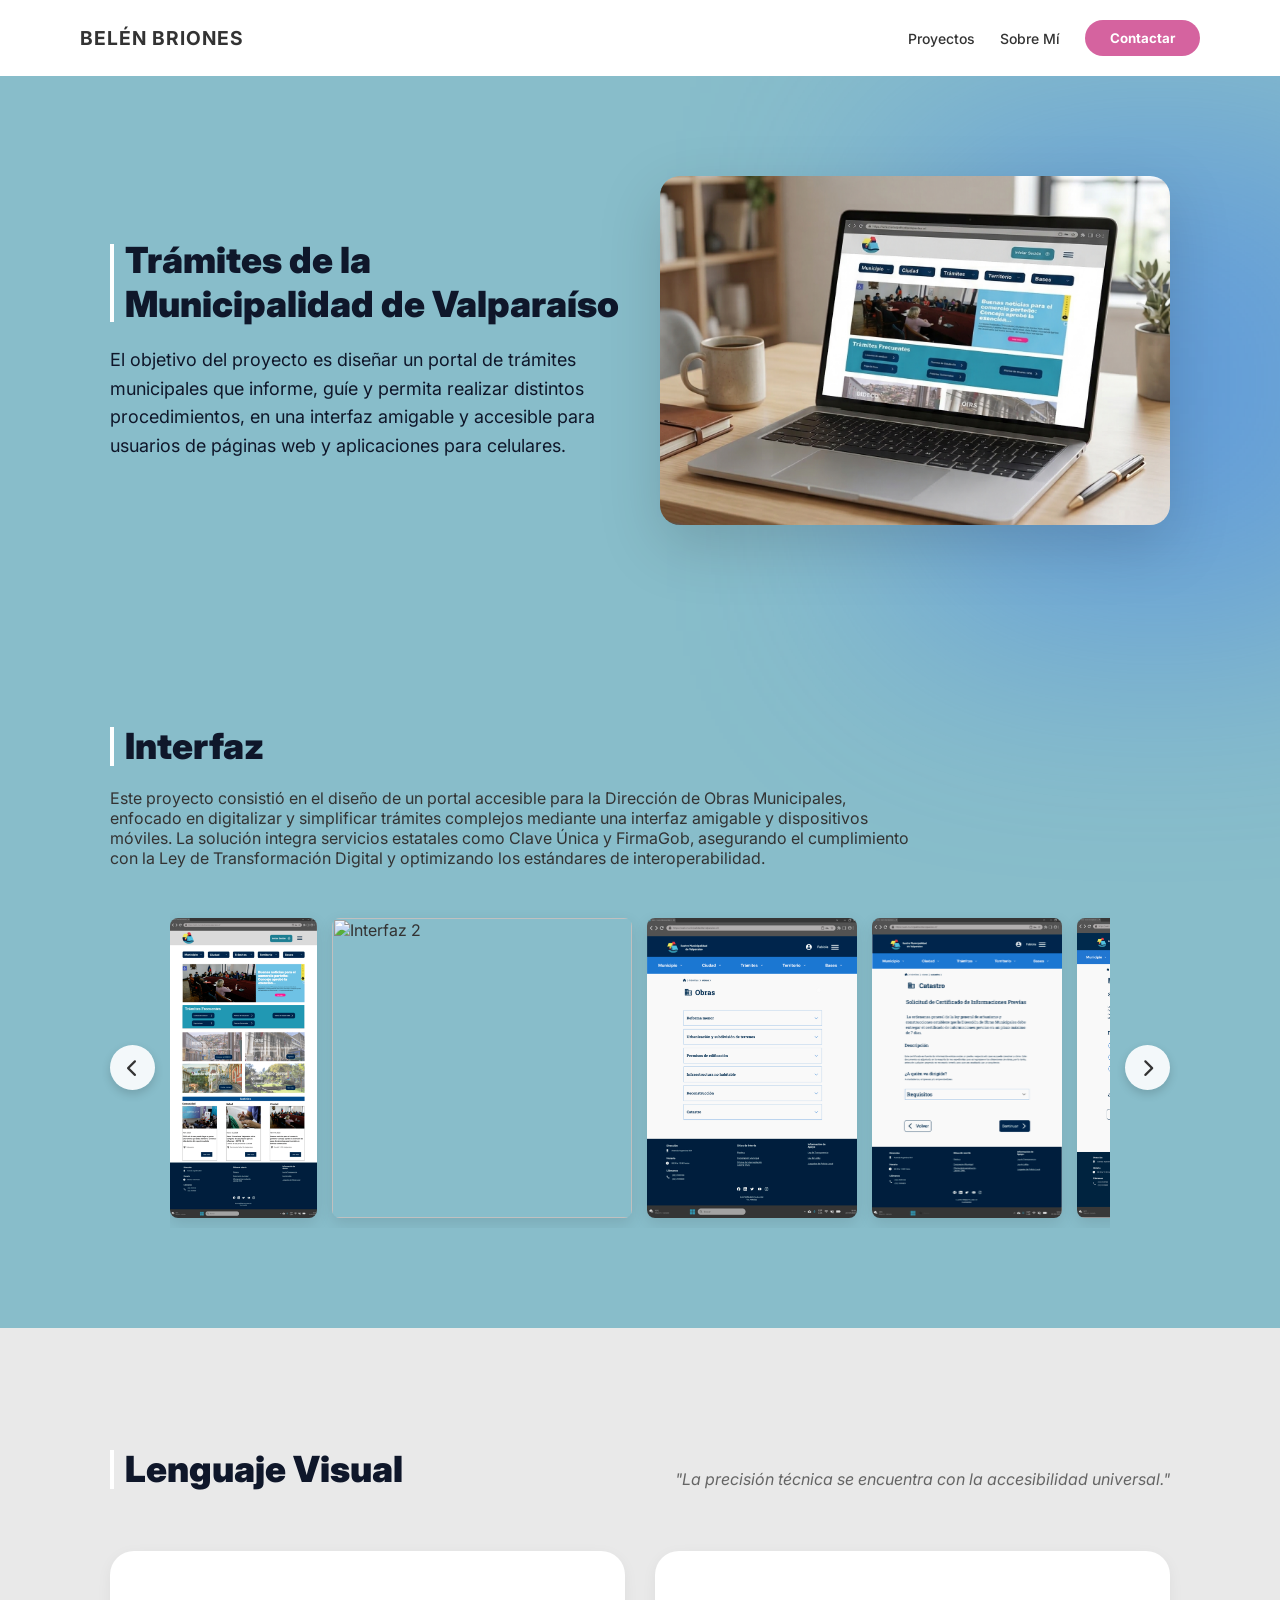
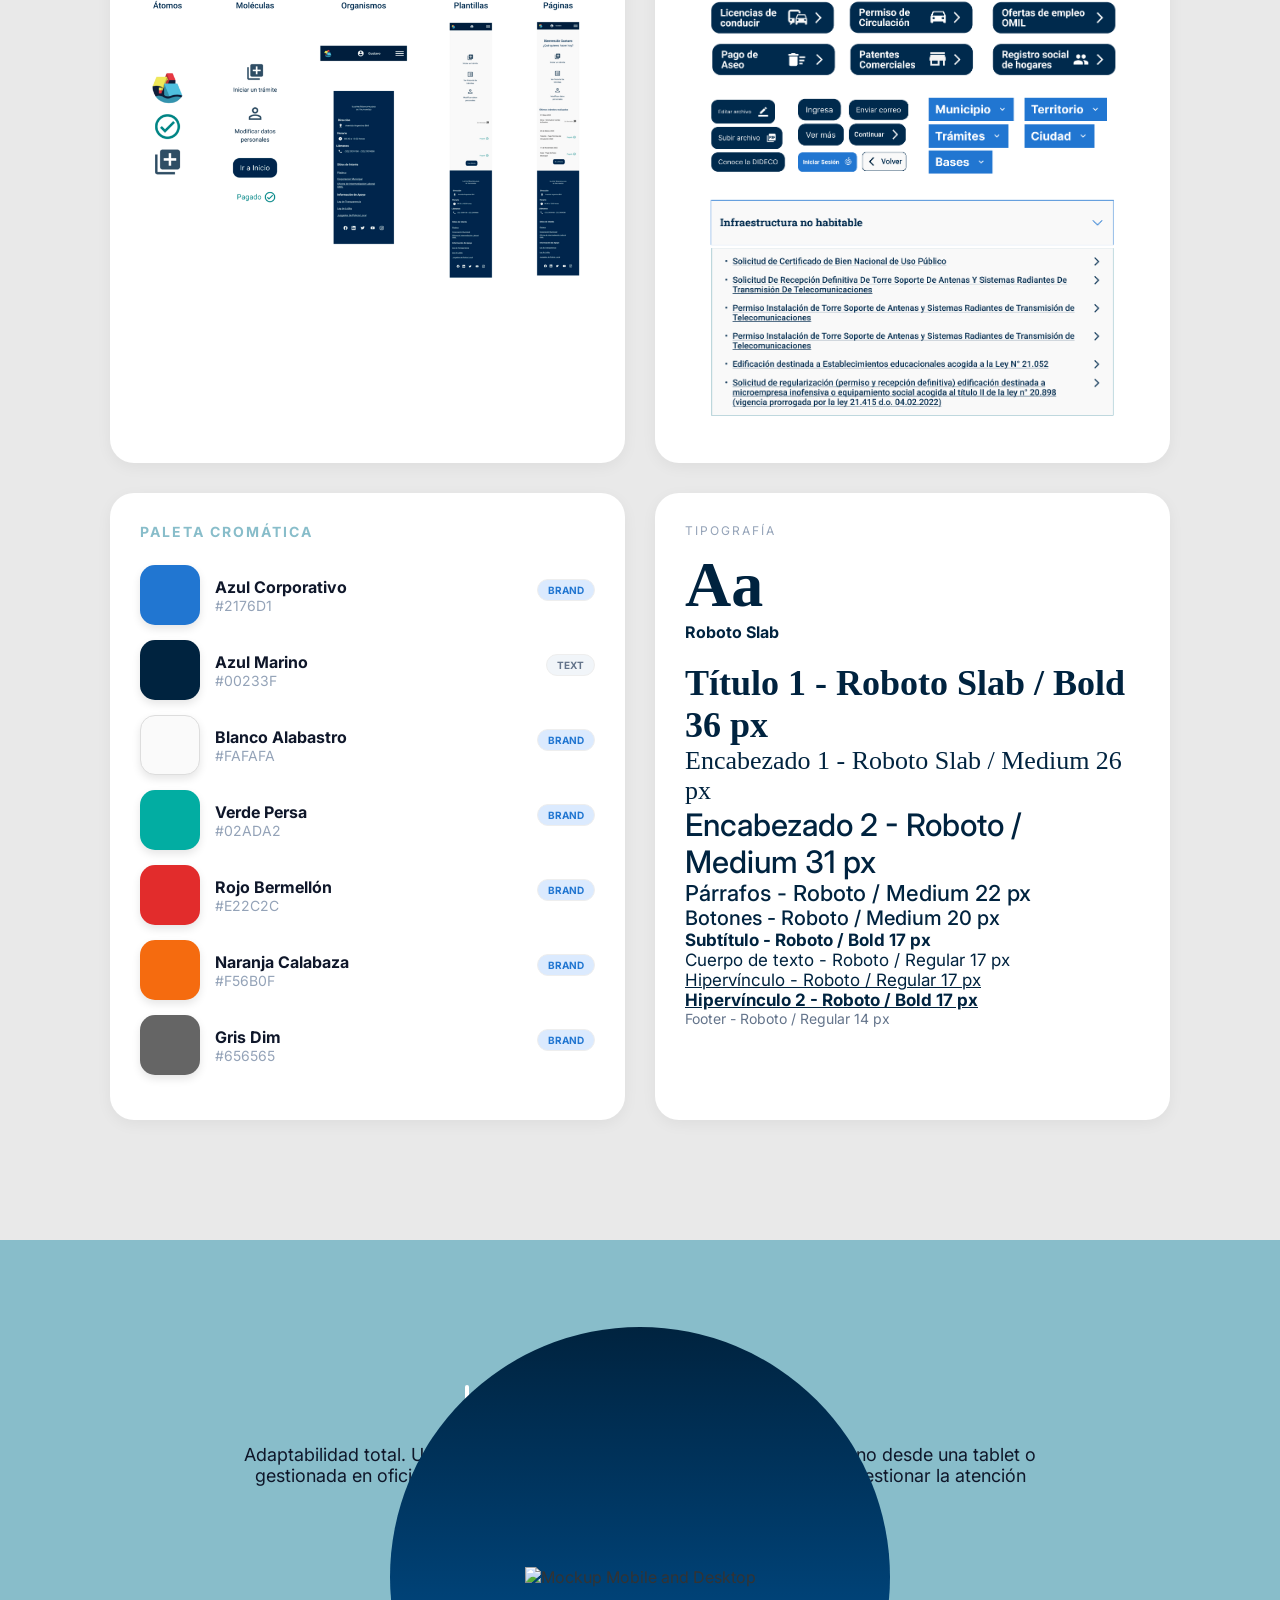
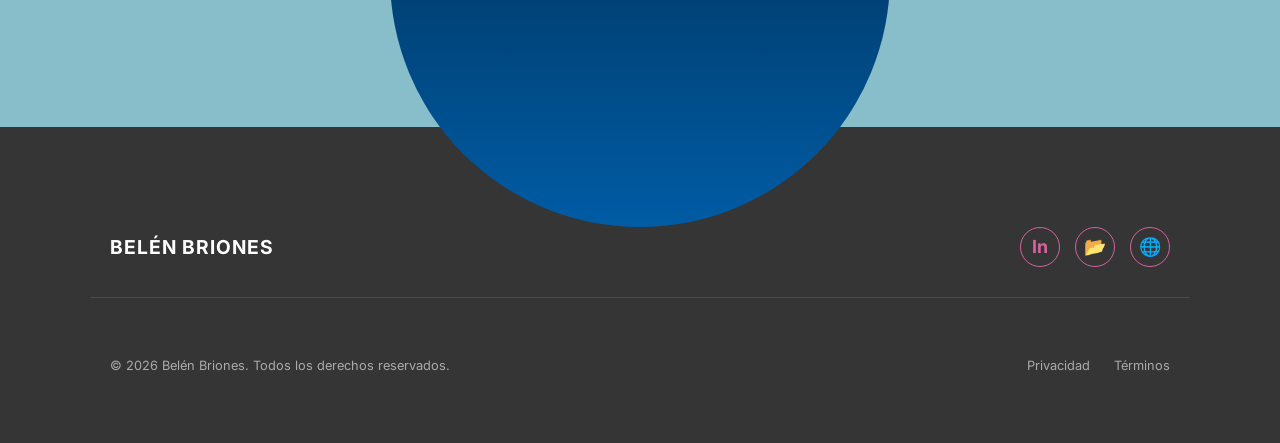
==== index2.html @ ea2f0c3d "Estructura inicial del portafolio" ====
<head>
    <meta charset="UTF-8">
    <meta name="viewport" content="width=device-width, initial-scale=1.0">
    <title>Portafolio | Belén Briones</title>
    <link rel="stylesheet" href="style.css">
    <link href="https://fonts.googleapis.com/css2?family=Inter:wght@300;400;700&display=swap" rel="stylesheet">
    <link rel="stylesheet" href="style2.css">
    <link rel="stylesheet" href="https://cdnjs.cloudflare.com/ajax/libs/font-awesome/6.0.0/css/all.min.css">
</head>

<body>

     <header>
    <div class="logo">
        <span class="icon"></span> 
        <a href="index.html" style="text-decoration: none; color: inherit;">
            <strong>BELÉN BRIONES</strong>
        </a>
    </div>
       <nav class="nav-menu">
        <a href="index.html#proyectos">Proyectos</a>
        
        <a href="index.html#sobre-mi">Sobre Mí</a>
        
        <a href="https://wa.me/56957190304?text=Hola%20Belén,%20vi%20tu%20portafolio%20y%20me%20gustaría%20contactarte"
            target="_blank">
            <button class="btn-contactar">Contactar</button>
        </a>
    </nav>
</header>
    <main>
        <section class="project-hero">
            <div class="blur-effect"></div>
            <div class="container hero-content">
                <div class="text-block">
                    <h1>Trámites de la<br>Municipalidad de Valparaíso</h1>
                    <p>El objetivo del proyecto es diseñar un portal de trámites municipales que informe, guíe y permita
                        realizar distintos procedimientos, en una interfaz amigable y accesible para usuarios de páginas
                        web y aplicaciones para celulares.</p>
                </div>
                <div class="image-block">
                    <img src="Tramites/Mockup-P.Tramites de la municiplaidad.png" alt="Mockup Trámites">
                </div>
            </div>
        </section>

        <section class="interface-section">
            <div class="container">
                <div class="text-block-full">
                    <h1>Interfaz</h1>
                    <p>Este proyecto consistió en el diseño de un portal accesible para la Dirección de Obras
                        Municipales, enfocado en digitalizar y simplificar trámites complejos mediante una interfaz
                        amigable y dispositivos móviles. La solución integra servicios estatales como Clave Única y
                        FirmaGob, asegurando el cumplimiento con la Ley de Transformación Digital y optimizando los
                        estándares de interoperabilidad.</p>
                </div>
                <div class="gallery-wrapper">
                    <button class="nav-btn prev"><i class="fas fa-chevron-left"></i></button>

                    <div class="gallery-track-container">
                        <div class="gallery-track">
                            <img src="Tramites/agencia eunoia- tramites de obra.png" class="zoomable" alt="Interfaz 2">
                            <img src="tramites/tramites de obra-menor (2).png" class="zoomable" alt="Interfaz 2">
                            <img src="Tramites/Tramites de obra-Menor (3).png" class="zoomable" alt="Interfaz 3">
                            <img src="Tramites/tramites de obra-menor (4).png" class="zoomable" alt="Interfaz 4">
                            <img src="Tramites/Tramites de obra-menor (5).png" class="zoomable" alt="Interfaz 5">
                            <img src="Tramites/tramites de obra-menor (6).png" class="zoomable" alt="Interfaz 6">
                            <img src="Tramites/tramites de obra-menor (7).png" class="zoomable" alt="Interfaz 7">
                            <img src="Tramites/tramites de obra-menor(8).png" class="zoomable" alt="Interfaz 8">
                        </div>
                    </div>
                    <button class="nav-btn next"><i class="fas fa-chevron-right"></i></button>
                </div>
                <div id="lightbox" class="lightbox">
                    <span class="close-lightbox">&times;</span>
                    <img class="lightbox-content" id="lightbox-img">
                </div>
            </div>
        </section>
    </main>
    <script>
        document.addEventListener("DOMContentLoaded", function () {
            // 1. Lógica de las flechas (Navegación horizontal)
            const track = document.querySelector('.gallery-track');
            const prevBtn = document.querySelector('.nav-btn.prev');
            const nextBtn = document.querySelector('.nav-btn.next');

            if (nextBtn && prevBtn && track) {
                nextBtn.addEventListener('click', function () {
                    track.scrollBy({ left: 350, behavior: 'smooth' });
                });

                prevBtn.addEventListener('click', function () {
                    track.scrollBy({ left: -350, behavior: 'smooth' });
                });
            }

            // 2. Lógica del Zoom (Lightbox)
            const lightbox = document.getElementById('lightbox');
            const lightboxImg = document.getElementById('lightbox-img');
            const closeBtn = document.querySelector('.close-lightbox');
            const images = document.querySelectorAll('.zoomable');

            images.forEach(image => {
                image.onclick = function () {
                    lightbox.style.display = 'flex';
                    lightboxImg.src = this.src;
                    // Evitar que el scroll del cuerpo se mueva mientras está abierto
                    document.body.style.overflow = 'hidden';
                }
            });

            // Función para cerrar
            function cerrarLightbox() {
                lightbox.style.display = 'none';
                document.body.style.overflow = 'auto';
            }

            if (closeBtn) {
                closeBtn.onclick = cerrarLightbox;
            }

            // Cerrar si hacen clic fuera de la imagen
            if (lightbox) {
                lightbox.onclick = function (e) {
                    if (e.target !== lightboxImg) {
                        cerrarLightbox();
                    }
                };
            }
        });
    </script>
    <section class="lenguaje-visual">
        <div class="container">
            <div class="header-visual">
                <h1>Lenguaje Visual</h1>
                <p class="quote">"La precisión técnica se encuentra con la accesibilidad universal."</p>
            </div>

            <div class="grid-visual">
                <div class="card-blanca atomic-block">
                    <img src="Tramites/diseño atomico-tramites de obras.png" alt="Diseño Atómico">
                </div>

                <div class="card-blanca buttons-block">
                    <img src="Tramites/iconosyBotones.png" alt="Sistemas de Botones">
                </div>

                <div class="card-blanca paleta-block">
                    <h3>PALETA CROMÁTICA</h3>
                    <div class="color-row">
                        <div class="color-circle" style="background-color: #2176D1;"></div>
                        <div class="color-info"><strong>Azul Corporativo</strong><span>#2176D1</span></div>
                        <span class="tag">BRAND</span>
                    </div>
                    <div class="color-row">
                        <div class="color-circle" style="background-color: #00233F;"></div>
                        <div class="color-info"><strong>Azul Marino</strong><span>#00233F</span></div>
                        <span class="tag tag-text">TEXT</span>
                    </div>
                    <div class="color-row">
                        <div class="color-circle" style="background-color: #FAFAFA; border: 1px solid #ddd;"></div>
                        <div class="color-info"><strong>Blanco Alabastro</strong><span>#FAFAFA</span></div>
                        <span class="tag">BRAND</span>
                    </div>
                    <div class="color-row">
                        <div class="color-circle" style="background-color: #02ADA2;"></div>
                        <div class="color-info"><strong>Verde Persa</strong><span>#02ADA2</span></div>
                        <span class="tag">BRAND</span>
                    </div>
                    <div class="color-row">
                        <div class="color-circle" style="background-color: #E22C2C;"></div>
                        <div class="color-info"><strong>Rojo Bermellón</strong><span>#E22C2C</span></div>
                        <span class="tag">BRAND</span>
                    </div>
                    <div class="color-row">
                        <div class="color-circle" style="background-color: #F56B0F;"></div>
                        <div class="color-info"><strong>Naranja Calabaza</strong><span>#F56B0F</span></div>
                        <span class="tag">BRAND</span>
                    </div>
                    <div class="color-row">
                        <div class="color-circle" style="background-color: #656565;"></div>
                        <div class="color-info"><strong>Gris Dim</strong><span>#656565</span></div>
                        <span class="tag">BRAND</span>
                    </div>
                </div>

                <div class="card-blanca typo-block">
                    <span class="label-typo">TIPOGRAFÍA</span>
                    <div class="typo-content">
                        <h2 class="aa-display">Aa</h2>
                        <p class="typo-main-name">Roboto Slab</p>
                        <p class="t1">Título 1 - Roboto Slab / Bold 36 px</p>
                        <p class="e1">Encabezado 1 - Roboto Slab / Medium 26 px</p>
                        <p class="e2">Encabezado 2 - Roboto / Medium 31 px</p>
                        <p class="p-med">Párrafos - Roboto / Medium 22 px</p>
                        <p class="btn-txt">Botones - Roboto / Medium 20 px</p>
                        <p class="subt">Subtítulo - Roboto / Bold 17 px</p>
                        <p class="body-txt">Cuerpo de texto - Roboto / Regular 17 px</p>
                        <p class="link">Hipervínculo - Roboto / Regular 17 px</p>
                        <p class="link-bold">Hipervínculo 2 - Roboto / Bold 17 px</p>
                        <p class="footer-txt">Footer - Roboto / Regular 14 px</p>
                    </div>
                </div>
            </div>
        </div>
    </section>

    <section class="responsive-section">
        <div class="container">
            <div class="responsive-text">
                <h1>Diseño Responsive</h1>
                <p>Adaptabilidad total. Una plataforma pensada para ser consultada en terreno desde una tablet o
                    gestionada en oficina desde un escritorio. El objetivo central fue descongestionar la atención
                    presencial de la municipalidad.</p>
            </div>

            <div class="mockup-container">
                <div class="bg-circle-gradient"></div>
                <img src="tramites/Mock up-tramites mobile.png" alt="Mockup Mobile and Desktop" class="mockup-img">
            </div>
        </div>
    </section>
    </div>
    <footer class="main-footer">
        <div class="container footer-content">
            <div class="footer-logo">
                <span class="icon"></span> <strong>BELÉN BRIONES</strong>
            </div>

            <div class="footer-right">
                <div class="social-links">
                    <a href="https://www.linkedin.com/in/belen-brionesibeas/" target="_blank" class="social-icon">In</a>

                    <a href="https://wiki.ead.pucv.cl/Belen_Briones" target="_blank" class="social-icon">📂</a>

                    <a href="#" class="social-icon">🌐</a>
                </div>
            </div>
        </div>
        <div class="container footer-bottom">
            <p>© 2026 Belén Briones. Todos los derechos reservados.</p>
            <div class="footer-legal">
                <a href="#">Privacidad</a>
                <a href="#">Términos</a>
            </div>
        </div>
    </footer>
</body>
</div>
</section>

</main>

</body>

</html>
---- style.css ----
/* Configuración General */
* {
    margin: 0;
    padding: 0;
    box-sizing: border-box;
    font-family: 'Inter', sans-serif;
}

html {
    scroll-behavior: smooth;
}

body {
    background-color: #fff;
    color: #333;
}

/* Header */
header {
    display: flex;
    justify-content: space-between;
    align-items: center;
    padding: 20px 80px;
    background: #fff;
}

.logo {
    font-size: 1.2rem;
    letter-spacing: 1px;
}

.nav-menu {
    display: flex;
    align-items: center;
    gap: 25px;
    /* Espacio entre palabras */
}

.nav-menu a {
    text-decoration: none;
    /* Quita el subrayado azul */
    color: #333;
    /* Color del texto */
    font-weight: 500;
    transition: color 0.3s;
}

.nav-menu a:hover {
    color: var(--accent-color);
    /* Cambia a rosado al pasar el mouse */
}

/* El botón de contacto */
.btn-contactar {
    background-color: var(--accent-color);
    color: white;
    border: none;
    padding: 10px 20px;
    border-radius: 25px;
    cursor: pointer;
    font-weight: 700;
}

nav a {
    text-decoration: none;
    color: inherit;
}

nav {
    display: flex;
    align-items: center;
    gap: 30px;
}

nav a {
    text-decoration: none;
    color: #333;
    font-size: 14px;
    font-weight: 500;
}

.btn-contactar {
    background-color: #D5639F;
    color: white;
    border: none;
    padding: 10px 25px;
    border-radius: 20px;
    cursor: pointer;
}

/* Hero Section */
.hero {
    position: relative;
    height: 500px;
    display: flex;
    align-items: center;
    padding: 0 10%;
    overflow: hidden;
}

.hero-bg {
    position: absolute;
    top: 0;
    left: 0;
    width: 100%;
    z-index: -1;
}

.bg-img {
    width: 100%;
    opacity: 0.8;
}

.hero-content {
    display: flex;
    align-items: center;
    justify-content: center;
    /* Esto centra todo el bloque (texto + imagen) */
    gap: 50px;
    /* Espacio entre el texto y el PC */
    width: 100%;
    z-index: 2;
    text-align: left;
    /* Mantiene el texto alineado a la izquierda internamente */
}

/* Para que el bloque de texto se vea más ordenado */
.hero-text {
    max-width: 500px;
    /* Evita que el texto se estire demasiado */
    display: flex;
    flex-direction: column;
    justify-content: center;
}

.hero-buttons {
    margin-top: 30px;
    display: flex;
    gap: 15px;
    /* Si quieres que los botones se centren respecto al título, descomenta la línea de abajo: */
    /* justify-content: center; */
}

.btn-primary {
    background-color: #D5639F;
    color: white;
    border: none;
    padding: 12px 25px;
    border-radius: 8px;
    cursor: pointer;
}

.btn-secondary {
    display: inline-block;
    text-decoration: none;
    /* <--- ESTO QUITA LA LÍNEA DE ABAJO */
    color: #000000;
    /* <--- ESTO PONE EL TEXTO EN NEGRO */
    background: white;
    border: 1px solid #ddd;
    padding: 12px 25px;
    border-radius: 8px;
    font-weight: 500;
    cursor: pointer;
    transition: all 0.3s ease;
}

/* Para que no cambie a azul ni subrayado cuando ya lo visitaste */
.btn-secondary:visited {
    color: #000000;
    text-decoration: none;
}

/* Un efecto suave al pasar el mouse */
.btn-secondary:hover {
    background-color: #f5f5f5;
    border-color: #D5639F;
    /* El toque rosado que venimos usando */
    color: #000000;
}

.pc-img {
    max-width: 500px;
}

/* Sección Sobre Mí */
.about {
    padding: 80px 10% 2%;
}

.about-container {
    display: flex;
    align-items: center;
    gap: 50px;
}

/* Manejo de Imágenes de Perfil y Flores */
/* Contenedor principal de la imagen */
.profile-visuals {
    position: relative;
    /* <--- IMPORTANTE para que las flores no se escapen */
    width: 350px;
    height: 350px;
    display: flex;
    align-items: center;
    justify-content: center;
}

/* El círculo de tu foto */
.profile-circle {
    width: 250px;
    height: 250px;
    border-radius: 50%;
    overflow: hidden;
    border: 4px solid #D5639F;
    /* Tu color rosado de acento */
    z-index: 2;
    /* Para que la foto esté sobre algunas flores */
}

.profile-circle img {
    width: 100%;
    height: 100%;
    object-fit: cover;
}

/* Flor de ARRIBA (flores.2.png) */
.flower-top {
    position: absolute;
    top: 0;
    right: -70px;
    width: 200px;
    /* Ajusta el tamaño aquí */
    z-index: 3;
    /* Pasa por ARRIBA del círculo */
    transform: rotate(15deg);
}

/* Flor de ABAJO (flores.rosadas.png) */
.flower-bottom {
    position: absolute;
    bottom: -10px;
    left: -20px;
    width: 200px;
    /* Ajusta el tamaño aquí */
    z-index: 2;
    /* Pasa por DEBÁS del círculo */
}

/* Info Texto */
.about-info h2 {
    font-size: 2rem;
}

.about-info h2 span {
    color: #D5639F;
}

.about-info h3 {
    font-size: 1.5rem;
    margin: 10px 0;
}

.about-info p {
    line-height: 1.6;
    margin-bottom: 25px;
}

.skills-grid {
    display: flex;
    gap: 15px;
}

.skill-card {
    background: #f8f8f8;
    padding: 15px 25px;
    border-radius: 10px;
    flex: 1;
    text-align: left;
    font-size: 14px;
}

/* =========================================
   ESTILOS NUEVOS: PROYECTOS, INFO, FOOTER
   ========================================= */
/* Utilidad: Contenedor alineado con el resto de la web */
.container {
    max-width: 1200px;
    margin: 0 auto;
    padding: 0 20px;
}

/* --- SECCIÓN PROYECTOS (Gris) --- */
.projects {
    background-color: #EEEEEE;
    /* Fondo Gris solicitado */
    padding: 80px 0;
}

/* --- AJUSTE DE ESPACIADO EN HEADER --- */

/* 1. Aseguramos que el grupo de texto (h2 y p) se apile verticalmente */
.titulo-grupo {
    display: flex;
    flex-direction: column;
    /* Esto pone el subtítulo DEBAJO del título */
    gap: 15px;
    /* Esto crea el espacio exacto entre los dos */
}

.projects-header {
    display: flex;
    align-items: center;
    justify-content: space-between;
    margin-bottom: 50px;
    position: relative;
}

.projects-header h2 {
    font-size: 2.5rem;
    font-weight: 300;
    margin: 0;
    /* Quitamos el margen por defecto */
}

.projects-header h2 span {
    color: #D5639F;
    /* Rosado solicitado */
    margin-right: 20px;
}

.projects-header p {
    color: #666;
    max-width: 500px;
    margin: 0;
    /* Quitamos el margin-left para que alinee perfecto con el título */
    font-size: 1rem;
    line-height: 1.4;
}

/* 3. Mantenemos el header alineado con los botones a la derecha */
.projects-header {
    display: flex;
    align-items: flex-end;
    /* Alinea los botones con la base del texto */
    justify-content: space-between;
    margin-bottom: 50px;
}

/* Controles de Galería (Chebrones) */
.gallery-controls {
    display: flex;
    gap: 10px;
}

.control-btn {
    background: white;
    border: 1px solid #ddd;
    border-radius: 50%;
    width: 40px;
    height: 40px;
    font-size: 1.5rem;
    cursor: pointer;
    color: #333;
    display: flex;
    align-items: center;
    justify-content: center;
    transition: all 0.3s;
}

.control-btn:hover {
    background-color: #D5639F;
    color: white;
    border-color: #D5639F;
}

/* Grilla de Proyectos */
.projects-grid {
    display: grid;
    grid-template-columns: 2fr 1fr;
    /* Una columna ancha, una estrecha */
    gap: 30px;
}

/* Tarjetas Base */
.project-card {
    background: white;
    border-radius: 15px;
    overflow: hidden;
    box-shadow: 0 5px 15px rgba(0, 0, 0, 0.05);
    transition: transform 0.3s;
}

/* =========================================
   1. ESTILOS GENERALES Y CONTENEDOR CENTRADO
   ========================================= */

:root {
    --accent-color: #D5639F;
    /* El rosa de tu diseño */
    --bg-gris: #EEEEEE;
    /* Fondo gris para la sección */
}

/* Fondo para toda la sección */
body,
.proyectos-seccion,
.servicios-seccion {
    background-color: var(--bg-gris);
}

/* CONTENEDOR UNIFICADO: Alinea todo a 1200px máx */
.container {
    max-width: 1200px;
    margin: 0 auto;
    padding: 0 20px;
    /* Margen de seguridad a los lados */
    box-sizing: border-box;
}

/* =========================================
   2. ESTILOS PARA EL CARRUSEL (SUPERIOR)
   ========================================= */
/* =========================================
   CARRUSEL DE PROYECTOS: CORRECCIÓN TOTAL
   ========================================= */
:root {
    --accent-color: #D5639F;
    /* Variable para tu color rosado principal */
}

/* --- ENCABEZADO --- */
.carrusel-header {
    display: flex;
    /* Alinea título y flechas en la misma fila */
    justify-content: space-between;
    /* Empuja el título a la izquierda y flechas a la derecha */
    align-items: center;
    /* Centra verticalmente ambos elementos */
    max-width: 1200px;
    /* Limita el ancho para que no se pegue a los bordes de la pantalla */
    margin: 0 auto 40px;
    /* Centra el bloque y le da 40px de espacio abajo */
    padding: 90px 20px 0;
    /* Espacio interno: 90px arriba, 20px a los lados */
    box-sizing: border-box;
    /* Asegura que el padding no afecte el ancho total */
}

.titulo-grupo h1 {
    font-size: 2.5rem;
    font-weight: 700;
    margin: 0;
}

.titulo-grupo h1 .acento {
    color: var(--accent-color);
    /* Aplica el color rosado a la línea vertical | */
}

/* --- NAVEGACIÓN --- */
.controles-carrusel {
    display: flex;
    gap: 12px;
    /* Espacio de 12px entre la flecha izquierda y derecha */
}

.control-btn {
    background: white;
    border: none;
    width: 44px;
    height: 44px;
    border-radius: 50%;
    /* Hace que el botón sea un círculo perfecto */
    cursor: pointer;
    display: flex;
    align-items: center;
    justify-content: center;
    box-shadow: 0 2px 8px rgba(0, 0, 0, 0.06);
    /* Sombra muy suave */
    transition: all 0.3s ease;
    /* Suaviza el cambio de color al pasar el mouse */
}

.control-btn:hover {
    background-color: var(--accent-color);
    /* Cambia a rosado al pasar el mouse */
    color: white;
    /* Cambia la flecha a blanco al pasar el mouse */
}

/* --- LÓGICA DEL MOVIMIENTO --- */
.carrusel-wrapper {
    width: 100%;
    max-width: 1200px;
    margin: 0 auto;
    overflow: hidden;
    /* ¡Importante! Oculta los slides que están "fuera" de la vista */
}

.carrusel-inner {
    display: flex;
    width: 200%;
    /* El ancho es el doble porque hay 2 slides de 100% cada uno */
    transition: transform 0.7s cubic-bezier(0.4, 0, 0.2, 1);
    /* Velocidad y suavidad del movimiento */
}

.carrusel-slide {
    width: 50%;
    /* Cada slide ocupa la mitad del carrusel-inner (es decir, el 100% de la vista) */
    display: grid;
    grid-template-columns: repeat(3, 1fr);
    /* Crea 3 columnas iguales para las cards */
    gap: 25px;
    /* Espacio entre cada tarjeta */
    padding: 10px 20px;
    box-sizing: border-box;
}

/* --- TARJETAS (CARDS) --- */
.proyecto-card {
    background: white;
    border-radius: 25px;
    /* Redondeo de esquinas como en tu Figma */
    box-shadow: 0 4px 20px rgba(0, 0, 0, 0.06);
    text-decoration: none;
    overflow: hidden;
    /* Corta la imagen para que respete el redondeo de la card */
    transition: transform 0.3s ease;
    /* Efecto de subida al pasar el mouse */
}

.proyecto-card:hover {
    transform: translateY(-8px);
    /* Eleva la tarjeta 8px al hacer hover */
}

.imagen-contenedor {
    height: 350px;
    /* Altura fija para que todas las cards midan lo mismo */
    background-color: #f9f9f9;
    display: flex;
    justify-content: center;
    align-items: center;
}

.imagen-contenedor img {
    width: 100%;
    height: 60%;
    object-fit: cover;
    /* Ajusta la imagen para que llene el espacio sin deformarse */
}

/* --- SERVICIOS ESTÁTICOS (ABAJO) --- */
.servicios-estaticos {
    max-width: 1200px;
    margin: 50px auto 0;
    /* Espacio de 50px respecto al carrusel */
    padding: 0 20px;
}

.servicios-grid {
    display: grid;
    grid-template-columns: repeat(3, 1fr);
    /* 3 columnas que no se mueven */
    gap: 25px;
}

/* --- 1. AJUSTAR ALTURA DE LA IMAGEN --- */
.imagen-contenedor {
    height: 250px;
    /* Aquí controlas qué tan alta es la zona de la imagen */
    background-color: #f9f9f9;
    display: flex;
    justify-content: center;
    align-items: center;
    overflow: hidden;
    /* Corta lo que sobre de la imagen */
}

.imagen-contenedor img {
    width: 100%;
    height: 100%;
    object-fit: cover;
    /* Cambia a 'contain' si no quieres que se corte nada */
}

/* --- 2. AJUSTAR EL TAG (Color Rosado D5639F) --- */
.tag {
    color: #D5639F;
    /* Tu color rosado exacto */
    font-size: 0.75rem;
    font-weight: 700;
    text-transform: uppercase;
    margin-bottom: 10px;
    display: block;
}

/* --- 3. AJUSTAR TÍTULO (Inter Black 20px) --- */
.card-info h3 {
    margin: 0;
    font-family: 'Inter', sans-serif;
    /* Asegúrate de tener Inter cargada */
    font-weight: 900;
    /* Esto es el 'Black' */
    font-size: 20px;
    /* Tamaño solicitado */
    color: #0F172A;
    /* Un azul muy oscuro casi negro */
    line-height: 1.2;
}

/* --- 4. ESPACIADO DEL TEXTO --- */
.card-info {
    padding: 25px 20px;
    /* Aumentamos el padding para que el texto no toque los bordes */
    background: white;
}

.servicio-card {
    background: white;
    padding: 35px;
    border-radius: 25px;
    box-shadow: 0 4px 20px rgba(0, 0, 0, 0.04);
}

.icono-bg {
    color: var(--accent-color);
    /* Color rosado para los iconos */
    font-size: 24px;
    margin-bottom: 20px;
}

/* =========================================
   3. ESTILOS PARA LOS SERVICIOS (INFERIOR - ESTÁTICO)
   ========================================= */

/* Espaciado para la sección de servicios */
.servicios-seccion {
    padding: 40px 0 80px;
    /* Separación de arriba y abajo */
}

/* Grilla estática: Fija en 3 columnas */
.servicios-grid {
    display: grid;
    grid-template-columns: repeat(3, 1fr);
    /* 3 columnas iguales */
    gap: 30px;
}

/* Estilo de la tarjeta de servicio (No cliqueable, por eso no usamos enlace) */
.servicio-card {
    background: white;
    padding: 40px 30px;
    border-radius: 20px;
    box-shadow: 0 4px 20px rgba(0, 0, 0, 0.06);
    text-align: left;
}

.servicio-icon {
    font-size: 2.2rem;
    color: var(--accent-color);
    margin-bottom: 25px;
    display: block;
}

.servicio-card h4 {
    margin: 0 0 15px;
    font-size: 1.25rem;
    font-weight: 700;
}

.servicio-card p {
    color: #666;
    font-size: 0.95rem;
    line-height: 1.6;
    margin: 0 0 20px;
}

/* El texto "Ver Detalles" es estático, no cliqueable */
.servicio-card .ver-detalles {
    color: #333;
    font-weight: 300;
    font-size: 0.9rem;
    display: block;
}

/* --- Adaptabilidad (Móvil) --- */
@media (max-width: 900px) {

    .carrusel-slide:nth-child(1),
    .carrusel-slide:nth-child(2),
    .servicios-grid {
        grid-template-columns: 1fr;
        /* Una columna por fila */
    }

    .carrusel-slide .wide-card {
        flex-direction: column;
    }

    .carrusel-slide .wide-card .img-editorial {
        width: 100%;
    }
}

/* =========================================
   AJUSTE ESPECÍFICO DE IMÁGENES DE PROYECTO
   ========================================= */
/* 1. El contenedor de la imagen (el recuadro blanco superior) */
.card-image {
    width: 100%;
    /* Mantenemos el alto que definimos antes para que el recuadro no cambie */
    height: 300px;
    /* Ajusta este valor si tus recuadros tienen otro alto */
    background-color: #f0f0f0;
    /* Un gris muy suave de fondo para el área vacía */
    display: flex;
    /* Usamos Flexbox para centrar la imagen achicada */
    justify-content: center;
    /* Centrado horizontal */
    align-items: center;
    /* Centrado vertical */
    overflow: hidden;
    /* Por seguridad, que nada salga del recuadro */
    /* Opcional: Si quieres un borde interno alrededor de la imagen achicada */
    /* padding: 20px; */
}

/* 2. La imagen dentro del contenedor (mockup,libroweb.png y mockupde.ubicate.jpg) */
.card-image img {
    /* --- AQUÍ ESTÁ LA CLAVE PARA ACHICAR --- */
    max-width: 80%;
    /* La imagen ocupará como máximo el 80% del ancho del recuadro */
    max-height: 80%;
    /* La imagen ocupará como máximo el 80% del alto del recuadro */
    width: auto;
    /* Mantiene la proporción ancho/alto original */
    height: auto;
    /* Mantiene la proporción ancho/alto original */
    object-fit: contain;
    /* Importante: asegura que la imagen se contenga dentro del espacio sin recortarse */
    display: block;
    /* Quita espacios extraños inferiores */
    /* Opcional: Si quieres que la imagen tenga esquinas redondeadas dentro del recuadro */
    /* border-radius: 8px; */
}

.card-content {
    padding: 20px;
}

.card-content .category {
    color: #D5639F;
    /* Rosado */
    font-size: 0.8rem;
    font-weight: 700;
    letter-spacing: 1px;
}

.card-content h3 {
    font-size: 1.2rem;
    margin-top: 5px;
    color: #333;
}

/* Ajustes específicos de tamaño */
.project-card.large .card-image {
    height: 350px;
    /* Ajustar según imagen */
}

.project-card.vertical .card-image {
    height: 400px;
    /* Ajustar según imagen */
}

/* Fila de Servicios Inferior */
.services-row {
    grid-column: 1 / -1;
    /* Ocupa todo el ancho */
    display: grid;
    grid-template-columns: repeat(3, 1fr);
    gap: 30px;
    margin-top: 30px;
}

.service-card {
    background: white;
    padding: 30px;
    border-radius: 15px;
    text-align: left;
}

.service-icon {
    font-size: 2rem;
    color: #D5639F;
    /* Rosado para iconos */
    margin-bottom: 15px;
}

.service-card h4 {
    margin-bottom: 10px;
    font-size: 1.1rem;
}

.service-card p {
    font-size: 0.9rem;
    color: #666;
    line-height: 1.6;
    margin-bottom: 15px;
}

.more-details {
    color: #333;
    text-decoration: none;
    font-size: 0.9rem;
    font-weight: 500;
}

/* --- SECCIÓN INFO (Blanca) --- */
.info-section {
    background-color: white;
    padding: 80px 0;
}

.info-grid {
    display: grid;
    grid-template-columns: 1.5fr 1fr;
    /* Más ancho a la izquierda */
    gap: 60px;
}

.info-block {
    margin-bottom: 50px;
}

.info-block h2 {
    font-size: 1.8rem;
    text-transform: uppercase;
    letter-spacing: 1px;
    margin-bottom: 30px;
}

.info-block h2 span {
    color: #D5639F;
    margin-right: 10px;
}

/* Timeline (Experiencia/Educación) */
.timeline-item {
    display: flex;
    gap: 20px;
    position: relative;
    padding-bottom: 30px;
}

.timeline-item::before {
    content: '';
    position: absolute;
    left: 7px;
    top: 20px;
    width: 2px;
    height: 100%;
    background-color: #eee;
    z-index: 1;
}

.timeline-item:last-child::before {
    display: none;
    /* Quita la línea al último */
}

.timeline-dot {
    width: 16px;
    height: 16px;
    background-color: white;
    border: 3px solid #D5639F;
    /* Rosado */
    border-radius: 50%;
    margin-top: 5px;
    z-index: 2;
}

.timeline-content h4 {
    font-size: 1.1rem;
    color: #333;
}

.timeline-content .date {
    color: #D5639F;
    font-weight: 700;
    font-size: 0.9rem;
}

.timeline-content p {
    color: #666;
    margin-top: 5px;
    line-height: 1.6;
}

/* Tags (Aptitudes) */
.tags-container {
    display: flex;
    flex-wrap: wrap;
    gap: 10px;
}

.tag {
    background-color: #f5f5f5;
    color: #555;
    padding: 8px 15px;
    border-radius: 20px;
    font-size: 0.85rem;
    border: 1px solid #eee;
}

/* Contacto */
.contact-list {
    list-style: none;
}

.contact-list li {
    display: flex;
    align-items: center;
    gap: 15px;
    margin-bottom: 15px;
    color: #555;
}

.contact-icon {
    color: #D5639F;
    /* Rosado solicitado */
    font-size: 1.2rem;
}

/* --- FOOTER (Oscuro) --- */
/* --- FOOTER PERSONALIZADO --- */
.main-footer {
    background-color: #353535;
    /* El gris oscuro que elegiste */
    color: white;
    padding: 60px 0 30px 0;
}

.footer-content {
    display: flex;
    justify-content: space-between;
    align-items: center;
    border-bottom: 1px solid rgba(255, 255, 255, 0.1);
    padding-bottom: 30px;
    margin-bottom: 20px;
}

.footer-logo {
    font-size: 1.2rem;
    letter-spacing: 1px;
}

/* Contenedor de los links sociales */
.social-links {
    display: flex;
    gap: 15px;
    /* Espacio entre los círculos */
}

/* Los círculos de los iconos */
.social-icon {
    text-decoration: none;
    color: #D5639F;
    /* <--- COLOR ROSADO para el icono/texto */
    width: 40px;
    height: 40px;
    border: 1px solid #D5639F;
    /* <--- BORDE ROSADO */
    border-radius: 50%;
    display: flex;
    align-items: center;
    justify-content: center;
    font-size: 18px;
    /* Tamaño del emoji o el "In" */
    font-weight: bold;
    transition: all 0.3s ease;
    background-color: transparent;
}

/* Efecto al pasar el mouse (Hover) */
.social-icon:hover {
    background-color: #D5639F;
    /* Fondo se vuelve rosado */
    color: white;
    /* Icono se vuelve blanco */
    transform: translateY(-3px);
    /* Pequeño salto */
    box-shadow: 0 4px 10px rgba(213, 99, 159, 0.3);
    /* Sombra rosada suave */
}

/* Footer parte baja (Copyright) */
.footer-bottom {
    display: flex;
    justify-content: space-between;
    font-size: 0.8rem;
    color: #aaa;
}

.footer-legal a {
    color: #aaa;
    text-decoration: none;
    margin-left: 20px;
}

.footer-legal a:hover {
    color: #D5639F;
}
---- style2.css ----
/* ==============================
   ESTILOS CORREGIDOS (CSS)
   ============================== */

/* Configuración General (Mantener si no lo tienes) */
body {
    margin: 0;
    font-family: 'Inter', sans-serif;
    background-color: #88BDCA;
    overflow-x: hidden;
}

.container {
    max-width: 1100px;
    margin: 0 auto;
    padding: 40px 20px;
}

/* Títulos H1 con línea blanca (Mantener) */
h1 {
    font-family: 'Inter', sans-serif;
    font-weight: 900;
    font-size: 36px;
    color: #0F172A;
    position: relative;
    padding-left: 15px;
    margin-bottom: 20px;
    line-height: 1.2;
}

h1::before {
    content: "";
    position: absolute;
    left: 0;
    top: 5%;
    bottom: 5%;
    width: 4px;
    background-color: white;
}

/* ==============================
   Sección Hero (Primera Imagen)
   ============================== */
.project-hero {
    position: relative;
    padding: 60px 0;
}

.blur-effect {
    position: absolute;
    top: 10%;
    right: -10%;
    width: 500px;
    height: 500px;
    background: #2B6CEE;
    filter: blur(120px);
    opacity: 0.4;
    z-index: -1;
}

.hero-content {
    display: flex;
    align-items: center;
    gap: 40px;
}

.text-block {
    flex: 1;
}

.text-block p {
    font-size: 18px;
    color: #0F172A;
    line-height: 1.6;
}

.image-block {
    flex: 1;
}

/* CORRECCIÓN 1: Redondeo en la primera imagen */
.image-block img {
    width: 100%;
    border-radius: 20px;
    /* Borde redondeado solicitado */
    filter: drop-shadow(0 20px 30px rgba(0, 0, 0, 0.15));
}

/* ==============================
   Sección Interfaz y Galería
   ============================= */
.interface-section {
    padding: 60px 0;
}

.text-block-full {
    max-width: 800px;
    margin-bottom: 40px;
}

/* Nuevo contenedor para alinear flechas correctamente */
.gallery-wrapper {
    display: flex;
    align-items: center;
    /* Centra verticalmente flechas y galería */
    justify-content: center;
    position: relative;
    gap: 15px;
    /* Espacio entre flecha y pista */
}

/* CORRECCIÓN 2: Imágenes más chicas y alineadas */
.gallery-track-container {
    overflow: hidden;
    /* Oculta lo que sobresale */
    width: 100%;
    /* Ocupa el ancho disponible entre flechas */
}

.gallery-track {
    display: flex;
    overflow-x: auto;
    /* Permite scroll horizontal */
    gap: 15px;
    padding: 10px 0;
    scroll-behavior: smooth;
}

/* Ocultar barra de scroll para estética */
.gallery-track::-webkit-scrollbar {
    display: none;
}

.gallery-track {
    -ms-overflow-style: none;
    scrollbar-width: none;
}

.gallery-track img {
    height: 300px;
    /* CORRECCIÓN 3: Altura reducida (más chicas) */
    width: auto;
    /* Mantiene proporción */
    border-radius: 8px;
    box-shadow: 0 5px 15px rgba(0, 0, 0, 0.1);
}

/* Estilo Botones de Navegación */
.nav-btn {
    background: rgba(255, 255, 255, 0.9);
    border: none;
    width: 45px;
    height: 45px;
    border-radius: 50%;
    cursor: pointer;
    box-shadow: 0 4px 10px rgba(0, 0, 0, 0.15);
    display: flex;
    align-items: center;
    justify-content: center;
    color: #333;
    font-size: 18px;
    transition: background 0.3s;
    z-index: 10;
    /* Asegura que estén arriba */
    flex-shrink: 0;
    /* Evita que la flecha se encoja */
}

.nav-btn:hover {
    background: white;
}

/* Contenedor del caption */
.caption-container {
    text-align: left;
    margin-top: 25px;
    padding-left: 60px;
    /* Alineación aproximada con el track */
}

.caption {
    background-color: #B2D3DB;
    display: inline-block;
    padding: 8px 30px;
    border-radius: 5px;
    font-weight: 600;
    color: #0F172A;
}

/* Cursor de lupa para las imágenes */
.zoomable {
    cursor: zoom-in;
    transition: transform 0.3s ease;
}

.zoomable:hover {
    transform: scale(1.02);
}

/* Esto hace que el lightbox aparezca centrado y encima de todo */
.lightbox {
    display: none;
    /* Se cambia a 'flex' vía JS */
    position: fixed;
    z-index: 9999;
    left: 0;
    top: 0;
    width: 100%;
    height: 100%;
    background-color: rgba(0, 0, 0, 0.9);
    align-items: center;
    justify-content: center;
}

.lightbox-content {
    max-width: 90%;
    max-height: 85%;
    object-fit: contain;
}

.close-lightbox {
    position: absolute;
    top: 20px;
    right: 40px;
    color: white;
    font-size: 40px;
    cursor: pointer;
}

/* Opcional: que el mouse cambie a una lupita al pasar sobre las fotos */
.zoomable {
    cursor: zoom-in;
}

/* Sección del Lenguave viusal*7
 /* --- SECCIÓN LENGUAJE VISUAL --- */
.lenguaje-visual {
    background-color: #E9E9E9;
    /* Fondo solicitado */
    padding: 80px 0;
}

.header-visual {
    display: flex;
    justify-content: space-between;
    align-items: center;
    margin-bottom: 40px;
}

.quote {
    font-style: italic;
    color: #656565;
    font-size: 16px;
}

/* Grid para las tarjetas blancas */
.grid-visual {
    display: grid;
    grid-template-columns: 1fr 1fr;
    gap: 30px;
}

.card-blanca {
    background: white;
    border-radius: 24px;
    padding: 30px;
    box-shadow: 0 4px 15px rgba(0, 0, 0, 0.05);
}

/* Estilos Paleta de Colores */
.paleta-block h3 {
    font-size: 14px;
    letter-spacing: 2px;
    color: #88BDCA;
    margin-bottom: 25px;
}

.color-row {
    display: flex;
    align-items: center;
    margin-bottom: 15px;
}

.color-circle {
    width: 60px;
    height: 60px;
    border-radius: 15px;
    margin-right: 15px;
    box-shadow: 0 4px 8px rgba(0, 0, 0, 0.1);
}

.color-info {
    flex-grow: 1;
}

.color-info strong {
    display: block;
    font-size: 16px;
    color: #0F172A;
}

.color-info span {
    font-size: 14px;
    color: #94A3B8;
}

.tag {
    background: #DBEAFE;
    color: #2176D1;
    font-size: 10px;
    font-weight: bold;
    padding: 4px 10px;
    border-radius: 12px;
}

.tag-text {
    background: #F1F5F9;
    color: #64748B;
}

/* Estilos Tipografía */
.typo-block {
    font-family: 'Roboto', sans-serif;
    color: #00233F;
}

.label-typo {
    font-size: 12px;
    letter-spacing: 2px;
    color: #94A3B8;
}

.aa-display {
    font-family: 'Roboto Slab', serif;
    font-size: 64px;
    margin: 10px 0 0 0;
}

.typo-main-name {
    font-weight: bold;
    margin-bottom: 20px;
}

/* Clases específicas de la imagen de tipografía */
.t1 {
    font-family: 'Roboto Slab', serif;
    font-weight: 700;
    font-size: 36px;
}

.e1 {
    font-family: 'Roboto Slab', serif;
    font-weight: 500;
    font-size: 26px;
}

.e2 {
    font-weight: 500;
    font-size: 31px;
}

.p-med {
    font-weight: 500;
    font-size: 22px;
}

.btn-txt {
    font-weight: 500;
    font-size: 20px;
}

.subt {
    font-weight: 700;
    font-size: 17px;
}

.body-txt {
    font-weight: 400;
    font-size: 17px;
}

.link {
    text-decoration: underline;
    font-size: 17px;
}

.link-bold {
    font-weight: 700;
    text-decoration: underline;
    font-size: 17px;
}

.footer-txt {
    font-size: 14px;
    color: #64748B;
}

/* --- SECCIÓN RESPONSIVE --- */
.responsive-section {
    background-color: #88BDCA;
    /* Fondo celeste */
    padding: 100px 0;
    text-align: center;
}

/* Ajuste específico para el título en la sección celeste */
.responsive-text h1 {
    display: inline-block;
    /* Para que la línea se ajuste al ancho del texto */
    position: relative;
    padding-left: 20px;
    /* Espacio para la línea */
    text-align: left;
    /* Alineamos a la izquierda para que la línea luzca como en la primera sección */
    margin-bottom: 20px;
}

/* La línea blanca pegada al título */
.responsive-text h1::before {
    content: "";
    position: absolute;
    left: 0;
    top: 10%;
    bottom: 10%;
    width: 4px;
    /* Grosor de la línea */
    background-color: white;
    border-radius: 2px;
}

.responsive-text {
    max-width: 800px;
    margin: 0 auto 60px auto;
    text-align: center;
    /* Mantiene el párrafo centrado */
}

.responsive-text p {
    font-size: 18px;
    color: #0F172A;
}

.mockup-container {
    position: relative;
    display: flex;
    justify-content: center;
    align-items: center;
}

.bg-circle-gradient {
    position: absolute;
    width: 500px;
    height: 500px;
    background: linear-gradient(180deg, #00233F 0%, #005CA5 100%);
    border-radius: 50%;
    z-index: 1;
}

.mockup-img {
    position: relative;
    z-index: 2;
    max-width: 90%;
    height: auto;
}

/* Ajuste de imágenes en cards */
.card-blanca img {
    width: 100%;
    height: auto;
    border-radius: 12px;
}

/* --- FOOTER PERSONALIZADO --- */
.main-footer {
    background-color: #353535;
    /* El gris oscuro que elegiste */
    color: white;
    padding: 60px 0 30px 0;
}

.footer-content {
    display: flex;
    justify-content: space-between;
    align-items: center;
    border-bottom: 1px solid rgba(255, 255, 255, 0.1);
    padding-bottom: 30px;
    margin-bottom: 20px;
}

.footer-logo {
    font-size: 1.2rem;
    letter-spacing: 1px;
}

/* Contenedor de los links sociales */
.social-links {
    display: flex;
    gap: 15px;
    /* Espacio entre los círculos */
}

/* Los círculos de los iconos */
.social-icon {
    text-decoration: none;
    color: #D5639F;
    /* <--- COLOR ROSADO para el icono/texto */
    width: 40px;
    height: 40px;
    border: 1px solid #D5639F;
    /* <--- BORDE ROSADO */
    border-radius: 50%;
    display: flex;
    align-items: center;
    justify-content: center;
    font-size: 18px;
    /* Tamaño del emoji o el "In" */
    font-weight: bold;
    transition: all 0.3s ease;
    background-color: transparent;
}

/* Efecto al pasar el mouse (Hover) */
.social-icon:hover {
    background-color: #D5639F;
    /* Fondo se vuelve rosado */
    color: white;
    /* Icono se vuelve blanco */
    transform: translateY(-3px);
    /* Pequeño salto */
    box-shadow: 0 4px 10px rgba(213, 99, 159, 0.3);
    /* Sombra rosada suave */
}

/* Footer parte baja (Copyright) */
.footer-bottom {
    display: flex;
    justify-content: space-between;
    font-size: 0.8rem;
    color: #aaa;
}

.footer-legal a {
    color: #aaa;
    text-decoration: none;
    margin-left: 20px;
}

.footer-legal a:hover {
    color: #D5639F;
}
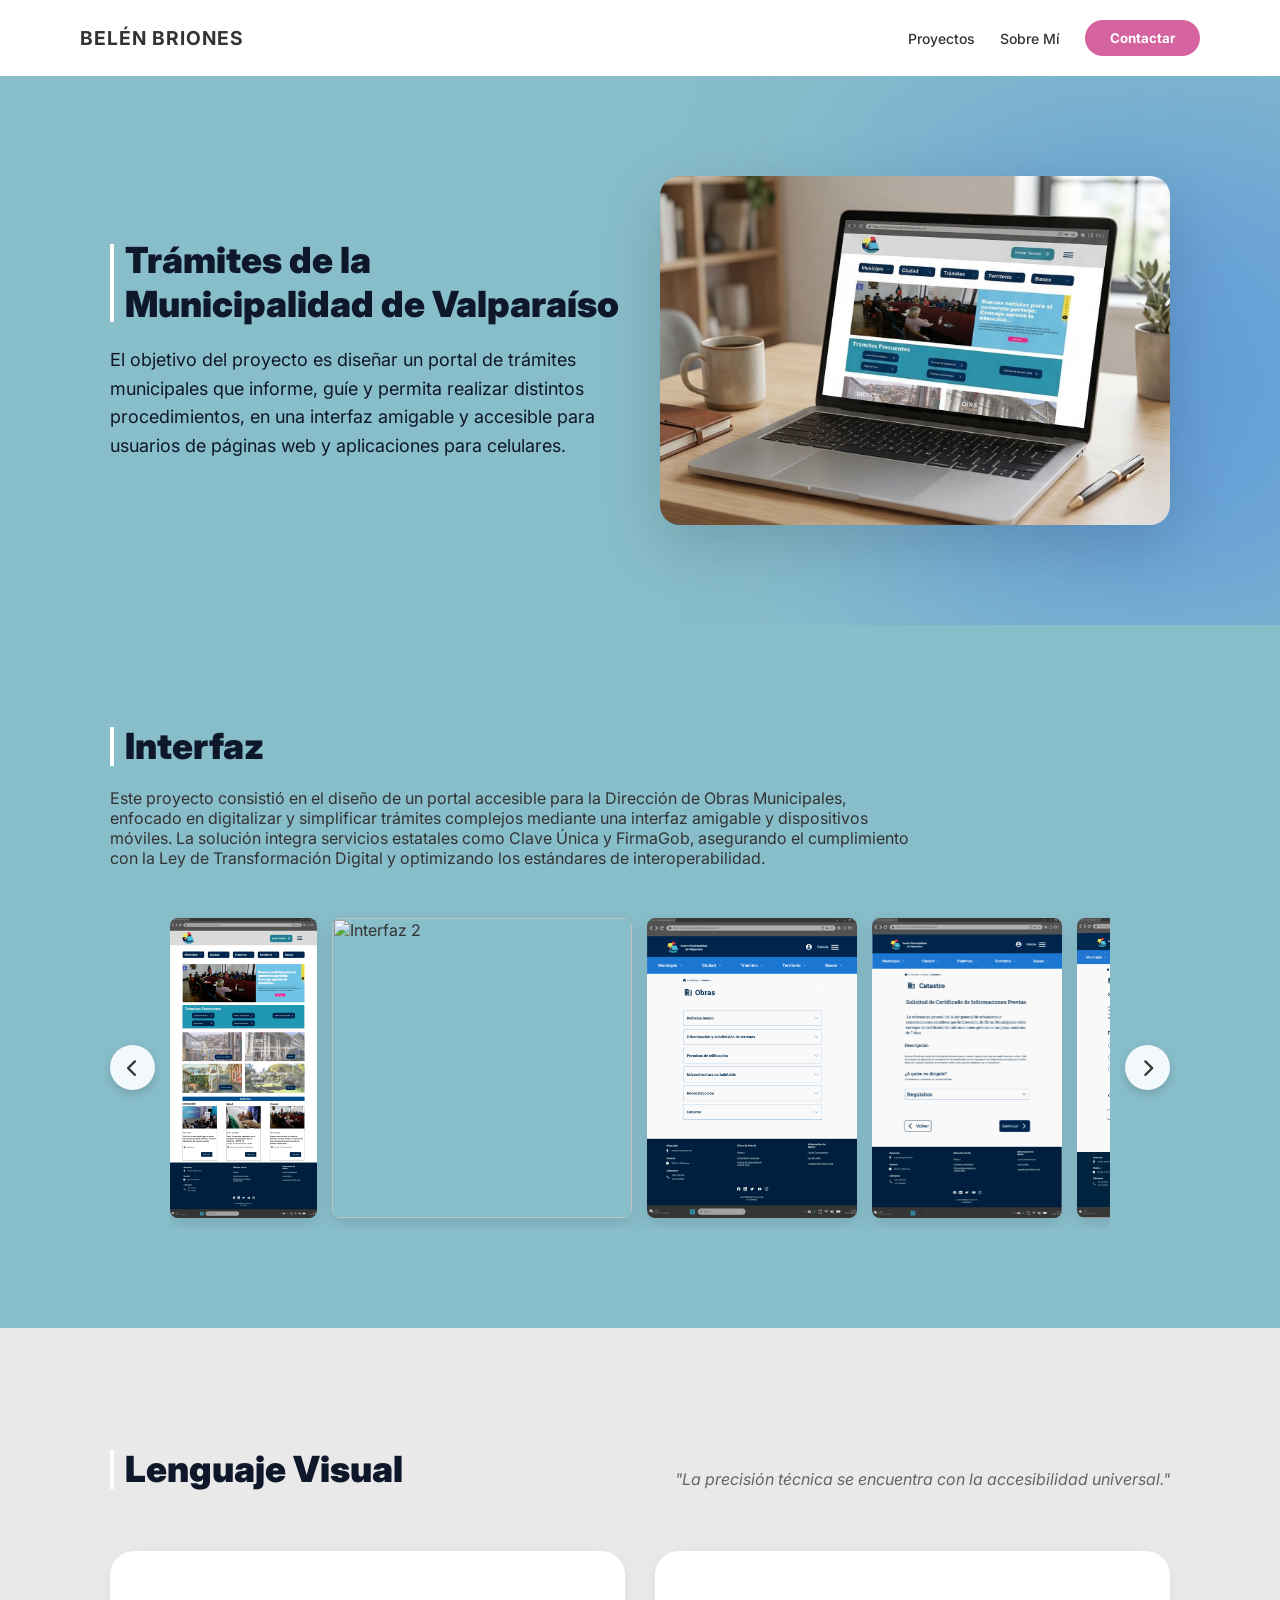
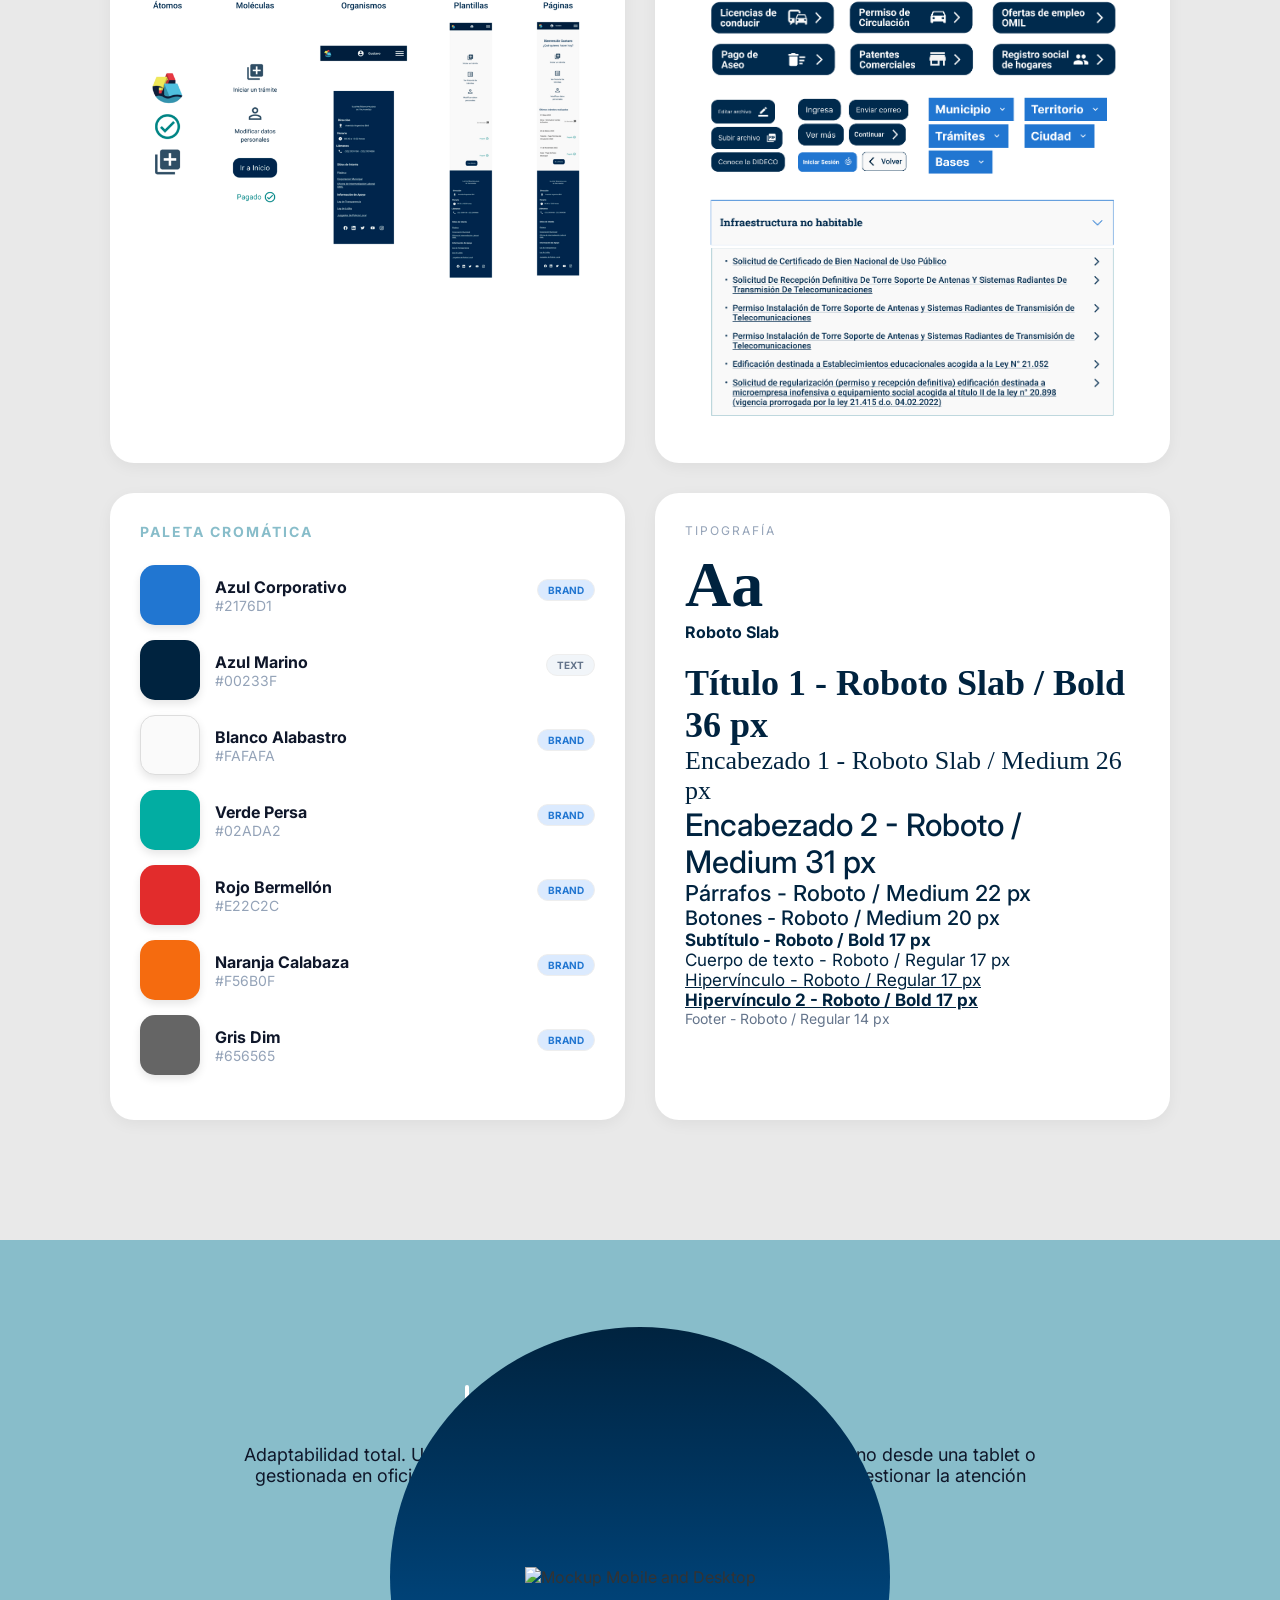
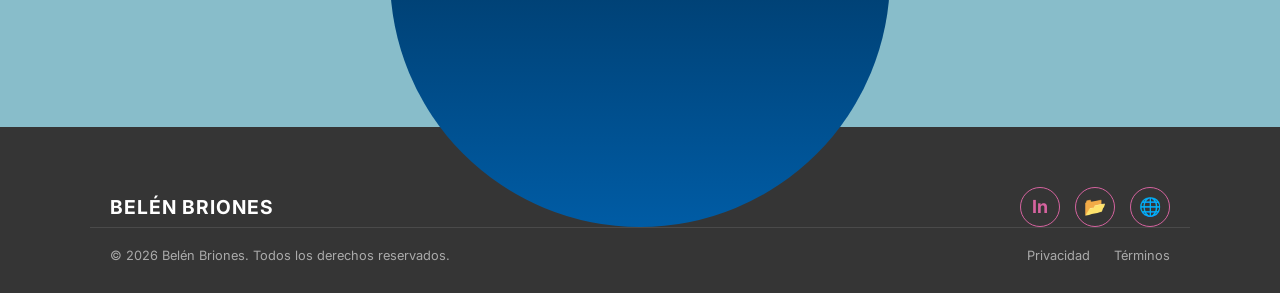
==== commit 96ceba8e: "header" ====
--- a/index2.html
+++ b/index2.html
@@ -39,7 +39,7 @@
                         web y aplicaciones para celulares.</p>
                 </div>
                 <div class="image-block">
-                    <img src="Tramites/Mockup-P.Tramites de la municiplaidad.png" alt="Mockup Trámites">
+                    <img src="Tramites/Mockup-P-Tramites.png" alt="Mockup Trámites">
                 </div>
             </div>
         </section>
@@ -60,7 +60,7 @@
                     <div class="gallery-track-container">
                         <div class="gallery-track">
                             <img src="Tramites/agencia eunoia- tramites de obra.png" class="zoomable" alt="Interfaz 2">
-                            <img src="tramites/tramites de obra-menor (2).png" class="zoomable" alt="Interfaz 2">
+                            <img src="tramites/tramites-de-obra-menor(2).png" class="zoomable" alt="Interfaz 2">
                             <img src="Tramites/Tramites de obra-Menor (3).png" class="zoomable" alt="Interfaz 3">
                             <img src="Tramites/tramites de obra-menor (4).png" class="zoomable" alt="Interfaz 4">
                             <img src="Tramites/Tramites de obra-menor (5).png" class="zoomable" alt="Interfaz 5">
@@ -217,7 +217,7 @@
 
             <div class="mockup-container">
                 <div class="bg-circle-gradient"></div>
-                <img src="tramites/Mock up-tramites mobile.png" alt="Mockup Mobile and Desktop" class="mockup-img">
+                <img src="tramites/Mockup-tramites-mobile.png" alt="Mockup Mobile and Desktop" class="mockup-img">
             </div>
         </div>
     </section>
--- a/style.css
+++ b/style.css
@@ -8,11 +8,13 @@
 
 html {
     scroll-behavior: smooth;
+    overflow-x: hidden;
 }
 
 body {
     background-color: #fff;
     color: #333;
+    overflow-x: hidden;
 }
 
 /* Header */
@@ -860,10 +862,10 @@
 .timeline-item::before {
     content: '';
     position: absolute;
-    left: 7px;
+    left: 8px;
     top: 20px;
     width: 2px;
-    height: 100%;
+    height: calc(100% - 15px);
     background-color: #eee;
     z-index: 1;
 }
@@ -874,14 +876,14 @@
 }
 
 .timeline-dot {
-    width: 16px;
-    height: 16px;
-    background-color: white;
+    width: 18px;
+    height: 18px;
+    background-color: transparent;
     border: 3px solid #D5639F;
-    /* Rosado */
     border-radius: 50%;
     margin-top: 5px;
     z-index: 2;
+    flex-shrink: 0;
 }
 
 .timeline-content h4 {
--- a/style2.css
+++ b/style2.css
@@ -3,6 +3,10 @@
    ============================== */
 
 /* Configuración General (Mantener si no lo tienes) */
+html {
+    overflow-x: hidden;
+}
+
 body {
     margin: 0;
     font-family: 'Inter', sans-serif;
@@ -44,6 +48,7 @@
 .project-hero {
     position: relative;
     padding: 60px 0;
+    overflow: hidden;
 }
 
 .blur-effect {
@@ -470,6 +475,13 @@
     border-radius: 12px;
 }
 
+/* El .container general tiene padding: 40px 20px para las secciones del proyecto,
+   pero el footer necesita solo padding horizontal (igual que en index.html) */
+.main-footer .container {
+    padding-top: 0;
+    padding-bottom: 0;
+}
+
 /* --- FOOTER PERSONALIZADO --- */
 .main-footer {
     background-color: #353535;
